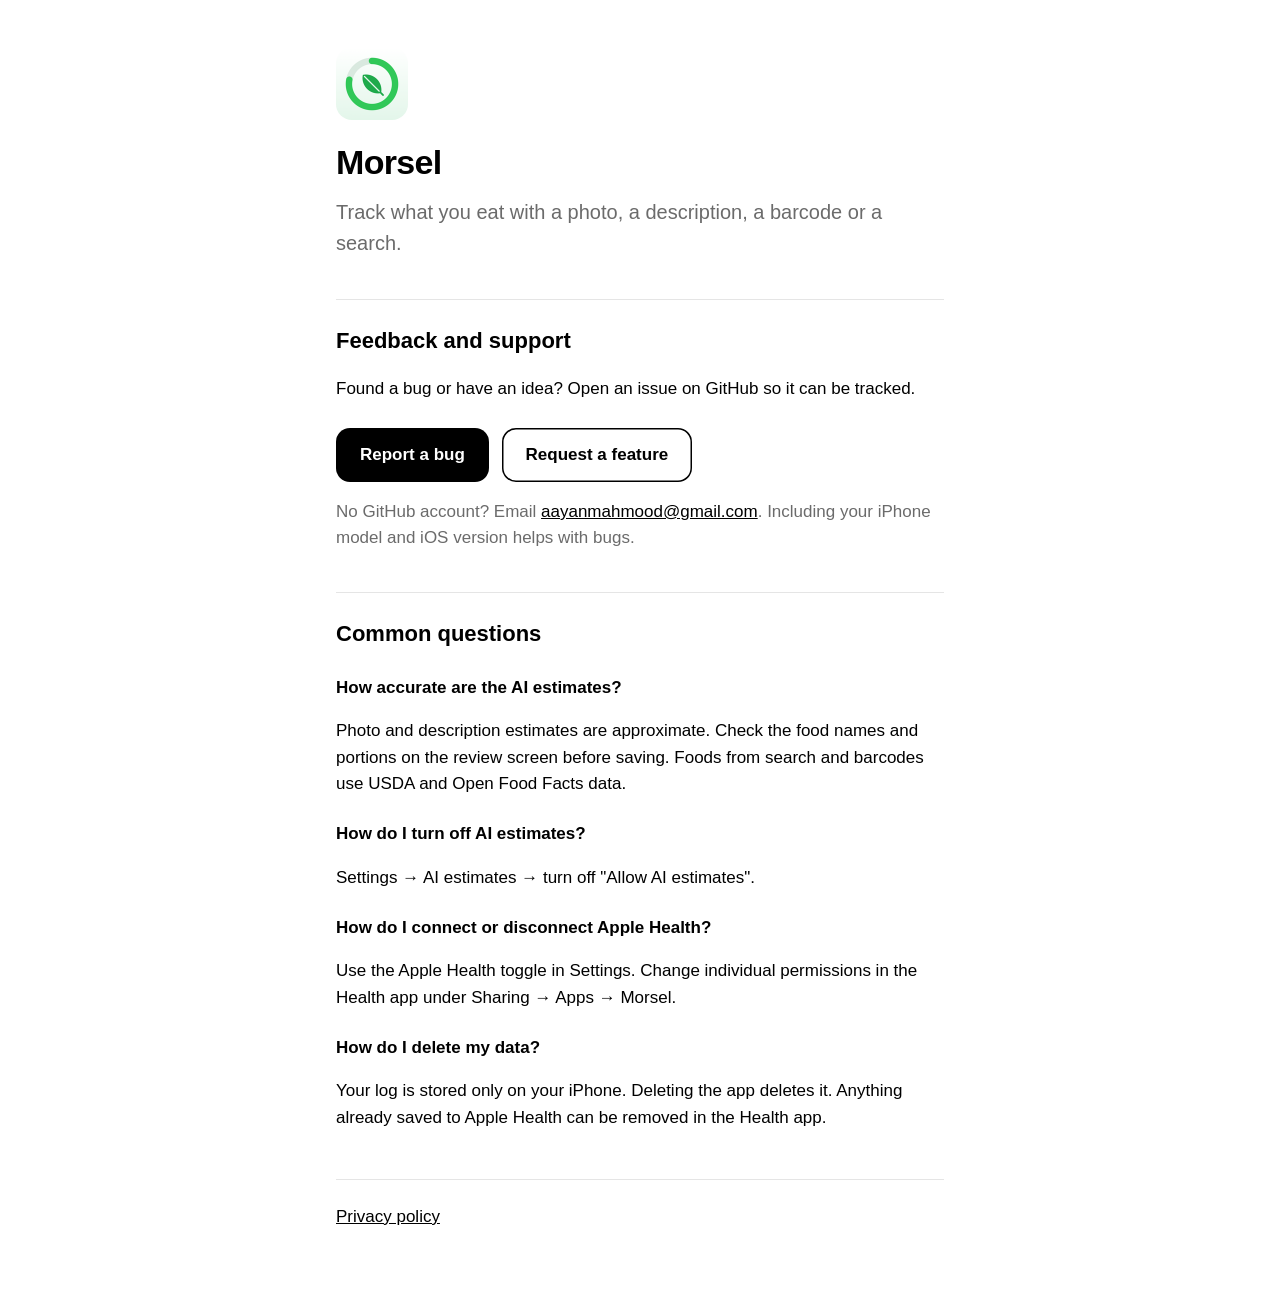
==== docs/index.html @ 92a5a9da "Lay out like cadence-feedback: issue templates, README, site in docs/ Co-Authored-By: Claude Opus 5." ====
<!doctype html>
<html lang="en">
<head>
<meta charset="utf-8">
<meta name="viewport" content="width=device-width, initial-scale=1">
<title>Morsel Support</title>
<link rel="stylesheet" href="style.css">
</head>
<body>
<main>
  <img src="icon.png" alt="" width="72" height="72" class="icon">
  <h1>Morsel</h1>
  <p class="lead">Track what you eat with a photo, a description, a barcode or a search.</p>

  <h2>Feedback and support</h2>
  <p>Found a bug or have an idea? Open an issue on GitHub so it can be tracked.</p>
  <p><a class="button" href="https://github.com/amahmood-sys/morsel-feedback/issues/new?template=bug_report.md">Report a bug</a>
     <a class="button secondary" href="https://github.com/amahmood-sys/morsel-feedback/issues/new?template=feature_request.md">Request a feature</a></p>
  <p class="muted">No GitHub account? Email <a href="mailto:aayanmahmood@gmail.com?subject=Morsel%20feedback">aayanmahmood@gmail.com</a>. Including your iPhone model and iOS version helps with bugs.</p>

  <h2>Common questions</h2>
  <h3>How accurate are the AI estimates?</h3>
  <p>Photo and description estimates are approximate. Check the food names and portions on the review screen before saving. Foods from search and barcodes use USDA and Open Food Facts data.</p>
  <h3>How do I turn off AI estimates?</h3>
  <p>Settings → AI estimates → turn off "Allow AI estimates".</p>
  <h3>How do I connect or disconnect Apple Health?</h3>
  <p>Use the Apple Health toggle in Settings. Change individual permissions in the Health app under Sharing → Apps → Morsel.</p>
  <h3>How do I delete my data?</h3>
  <p>Your log is stored only on your iPhone. Deleting the app deletes it. Anything already saved to Apple Health can be removed in the Health app.</p>

  <footer><a href="privacy.html">Privacy policy</a></footer>
</main>
</body>
</html>
---- docs/style.css ----
:root { --bg: #fff; --fg: #000; --muted: #6b6b6b; --line: #e5e5e5; color-scheme: light dark; }
@media (prefers-color-scheme: dark) { :root { --bg: #000; --fg: #fff; --muted: #9a9a9a; --line: #2a2a2a; } }
* { box-sizing: border-box; }
body { margin: 0; background: var(--bg); color: var(--fg); font: 17px/1.55 -apple-system, BlinkMacSystemFont, "Helvetica Neue", sans-serif; }
main { max-width: 640px; margin: 0 auto; padding: 48px 16px 64px; }
h1 { font-size: 34px; margin: 8px 0; letter-spacing: -0.02em; }
h2 { font-size: 22px; margin-top: 40px; padding-top: 24px; border-top: 1px solid var(--line); }
h3 { font-size: 17px; margin: 24px 0 4px; }
a { color: var(--fg); }
.icon { border-radius: 16px; }
.lead { font-size: 20px; color: var(--muted); margin-top: 0; }
.muted { color: var(--muted); }
.button { display: inline-block; background: var(--fg); color: var(--bg); text-decoration: none; font-weight: 600; padding: 14px 24px; border-radius: 14px; }
footer { margin-top: 48px; padding-top: 24px; border-top: 1px solid var(--line); }
.button.secondary { background: transparent; color: var(--fg); box-shadow: inset 0 0 0 1.5px var(--fg); margin: 8px 0 0; }
.button { margin-right: 8px; }
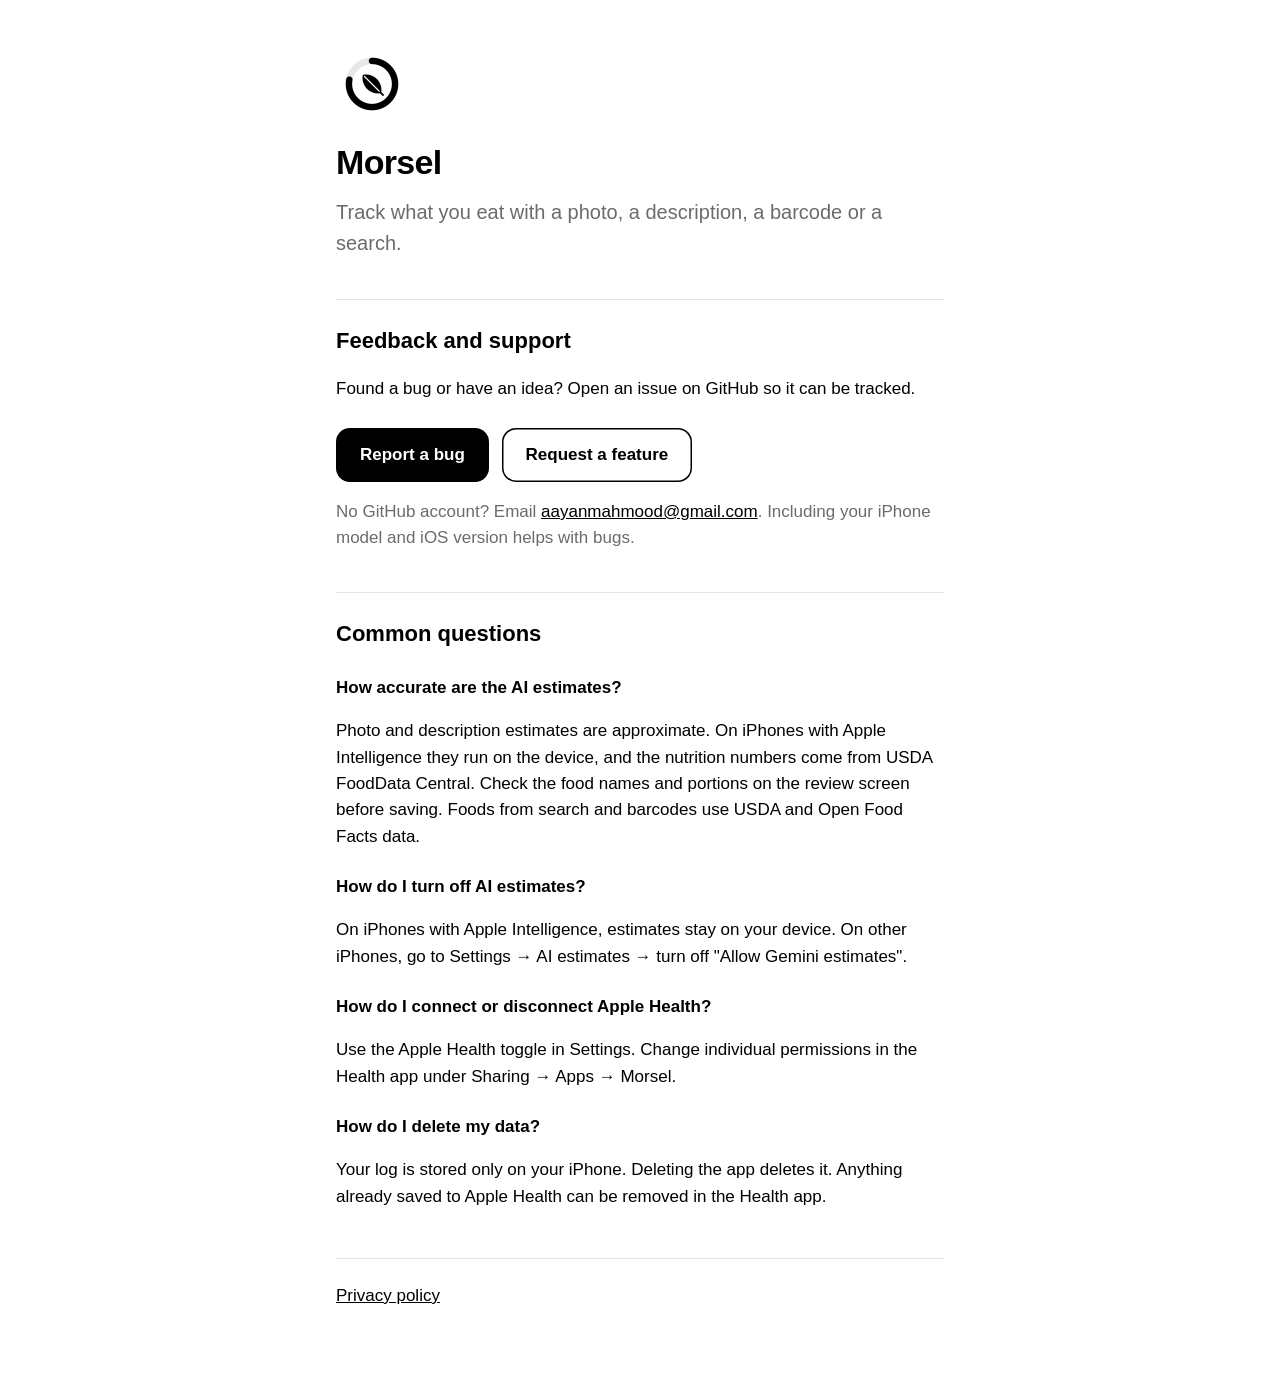
==== commit 8abddd9b: "Describe on-device estimates Co-Authored-By: Claude Opus 5.5 <noreply@anthropic.com>" ====
--- a/docs/index.html
+++ b/docs/index.html
@@ -20,9 +20,9 @@
 
   <h2>Common questions</h2>
   <h3>How accurate are the AI estimates?</h3>
-  <p>Photo and description estimates are approximate. Check the food names and portions on the review screen before saving. Foods from search and barcodes use USDA and Open Food Facts data.</p>
+  <p>Photo and description estimates are approximate. On iPhones with Apple Intelligence they run on the device, and the nutrition numbers come from USDA FoodData Central. Check the food names and portions on the review screen before saving. Foods from search and barcodes use USDA and Open Food Facts data.</p>
   <h3>How do I turn off AI estimates?</h3>
-  <p>Settings → AI estimates → turn off "Allow AI estimates".</p>
+  <p>On iPhones with Apple Intelligence, estimates stay on your device. On other iPhones, go to Settings → AI estimates → turn off "Allow Gemini estimates".</p>
   <h3>How do I connect or disconnect Apple Health?</h3>
   <p>Use the Apple Health toggle in Settings. Change individual permissions in the Health app under Sharing → Apps → Morsel.</p>
   <h3>How do I delete my data?</h3>
